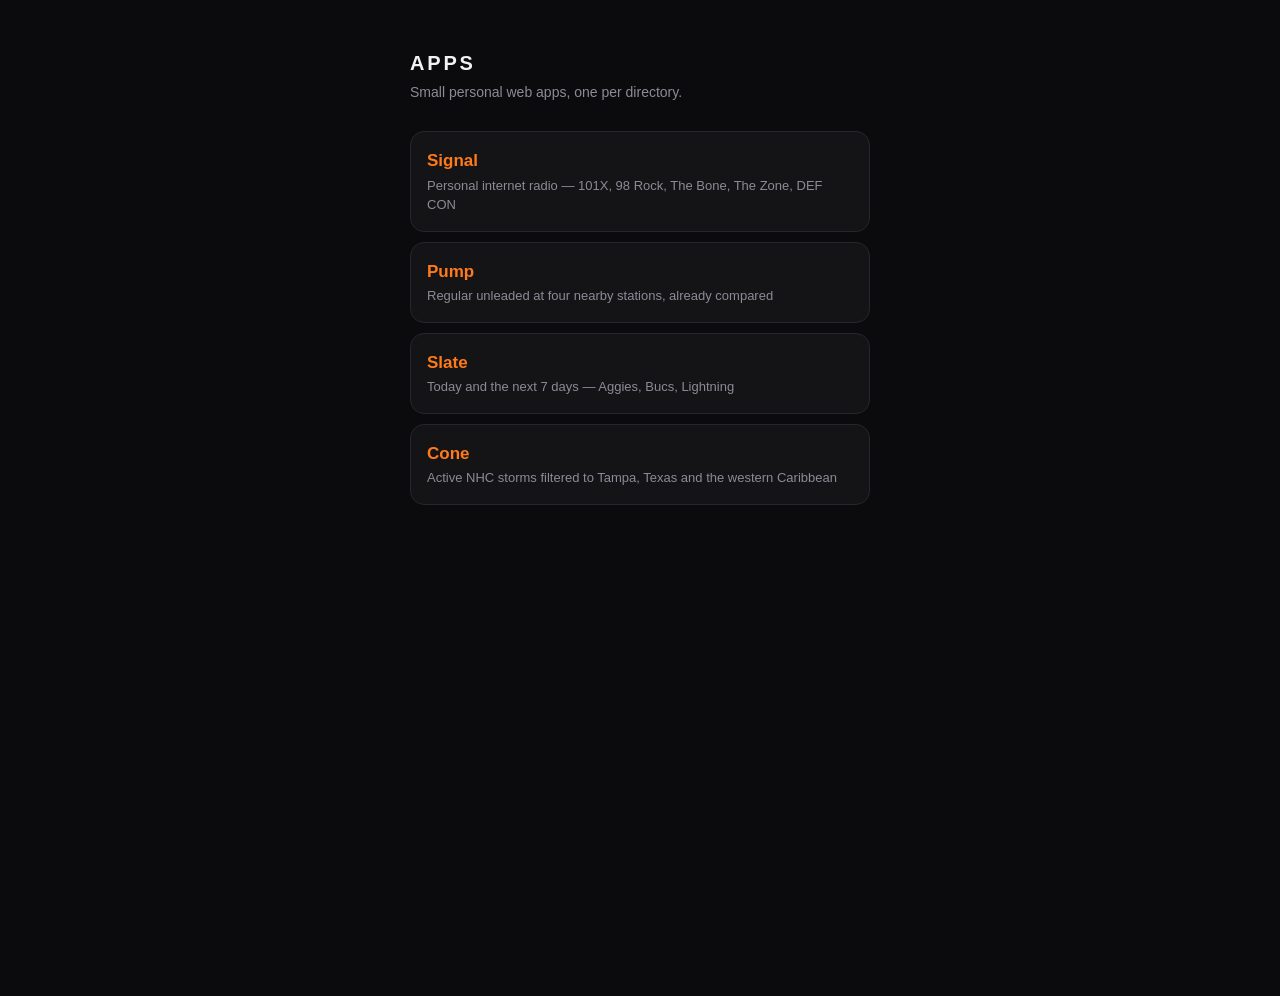
==== index.html @ adf16f00 "Signal: add 98 Rock (Bucs flagship), mark The Bone as the Bolts station The Bone is the wrong dial p" ====
<!DOCTYPE html>
<html lang="en">
<head>
  <meta charset="utf-8">
  <title>apps</title>
  <meta name="viewport" content="width=device-width, initial-scale=1, viewport-fit=cover">
  <meta name="theme-color" content="#0b0b0d">
  <style>
    :root { color-scheme: dark; }
    body {
      margin: 0;
      min-height: 100vh;
      background: #0b0b0d;
      color: #f2f2f4;
      font: 16px/1.5 -apple-system, BlinkMacSystemFont, "Segoe UI", Roboto, sans-serif;
      display: flex;
      justify-content: center;
      padding: calc(env(safe-area-inset-top) + 48px) 20px calc(env(safe-area-inset-bottom) + 48px);
    }
    main { width: 100%; max-width: 460px; }
    h1 {
      margin: 0 0 4px;
      font-size: 20px;
      letter-spacing: 0.14em;
      text-transform: uppercase;
    }
    p.lede { margin: 0 0 28px; color: #8b8b96; font-size: 14px; }
    ul { list-style: none; margin: 0; padding: 0; display: flex; flex-direction: column; gap: 10px; }
    a.app {
      display: block;
      padding: 16px;
      background: #141417;
      border: 1px solid #26262c;
      border-radius: 14px;
      text-decoration: none;
      color: inherit;
    }
    a.app:hover { border-color: #ff7a1a; }
    .name { font-size: 17px; font-weight: 600; color: #ff7a1a; }
    .sub { display: block; margin-top: 2px; font-size: 13px; color: #8b8b96; }
  </style>
</head>
<body>
  <main>
    <h1>apps</h1>
    <p class="lede">Small personal web apps, one per directory.</p>
    <ul>
      <li>
        <a class="app" href="./signal-radio/">
          <span class="name">Signal</span>
          <span class="sub">Personal internet radio — 101X, 98 Rock, The Bone, The Zone, DEF CON</span>
        </a>
      </li>
      <li>
        <a class="app" href="./gas-prices/">
          <span class="name">Pump</span>
          <span class="sub">Regular unleaded at four nearby stations, already compared</span>
        </a>
      </li>
      <li>
        <a class="app" href="./sports-schedule/">
          <span class="name">Slate</span>
          <span class="sub">Today and the next 7 days — Aggies, Bucs, Lightning</span>
        </a>
      </li>
      <li>
        <a class="app" href="./hurricane-tracker/">
          <span class="name">Cone</span>
          <span class="sub">Active NHC storms filtered to Tampa, Texas and the western Caribbean</span>
        </a>
      </li>
    </ul>
  </main>
</body>
</html>
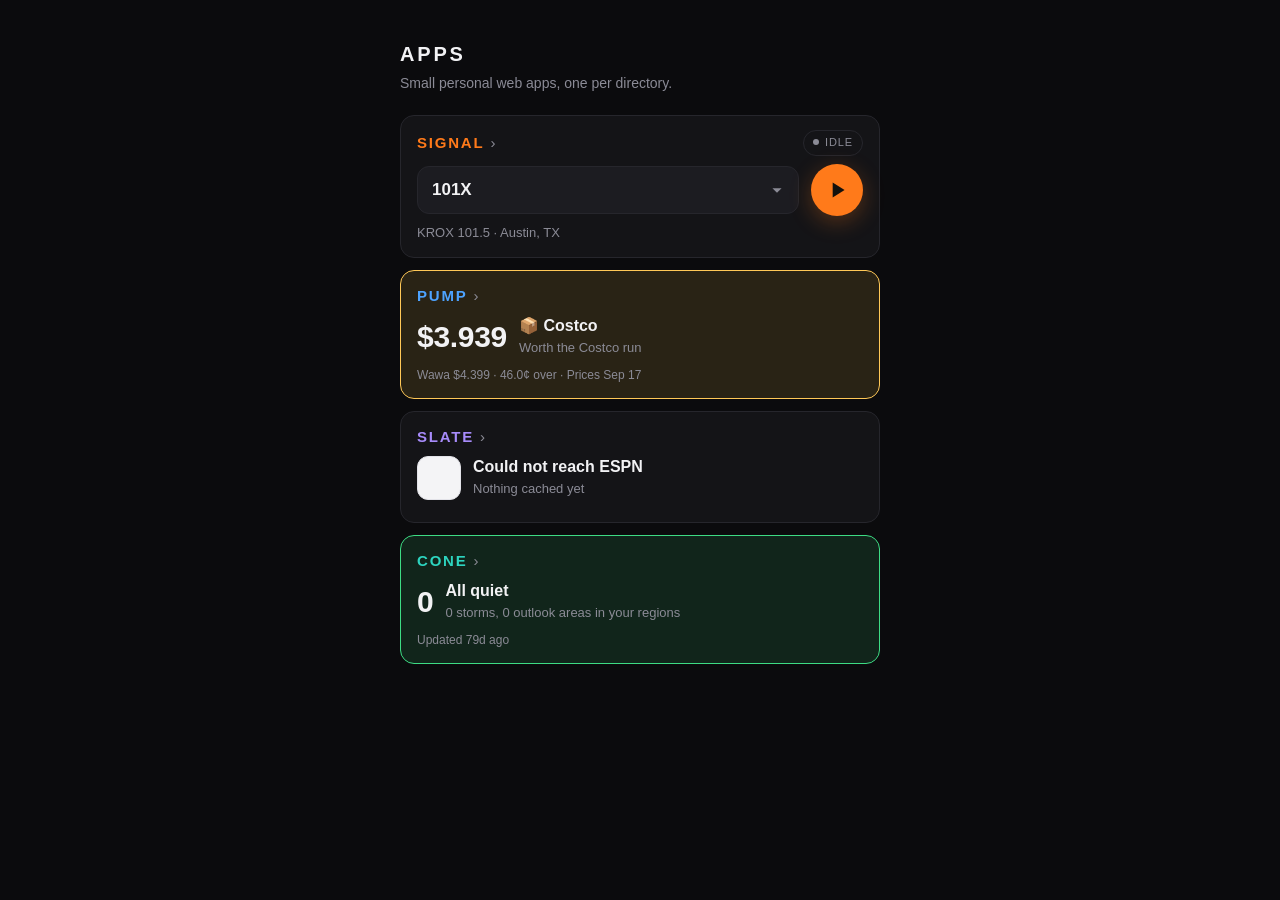
==== commit 8600d573: "Bubble each app's highlight up to the landing page The landing page now carries one live card per ap" ====
--- a/index.html
+++ b/index.html
@@ -6,38 +6,199 @@
   <meta name="viewport" content="width=device-width, initial-scale=1, viewport-fit=cover">
   <meta name="theme-color" content="#0b0b0d">
   <style>
-    :root { color-scheme: dark; }
+    :root {
+      color-scheme: dark;
+      --bg: #0b0b0d;
+      --surface: #141417;
+      --surface-hi: #1c1c21;
+      --line: #26262c;
+      --text: #f2f2f4;
+      --muted: #8b8b96;
+
+      /* One accent per app, lifted from each app's own stylesheet so the
+       * landing card is recognisably the same thing as the app it opens. */
+      --signal: #ff7a1a;
+      --pump: #4da3ff;
+      --slate: #a78bfa;
+      --cone: #2dd4bf;
+
+      /* The shared tone ladder the apps use for their own verdict banners. */
+      --ok: #3ddc84;    --ok-dim: rgba(61, 220, 132, 0.12);
+      --warn: #ffc857;  --warn-dim: rgba(255, 200, 87, 0.12);
+      --bad: #ff5c5c;   --bad-dim: rgba(255, 92, 92, 0.12);
+      --info: #4da3ff;  --info-dim: rgba(77, 163, 255, 0.12);
+
+      --radius: 14px;
+    }
+
+    * { box-sizing: border-box; }
+    .is-hidden { display: none !important; }
+
     body {
       margin: 0;
       min-height: 100vh;
-      background: #0b0b0d;
-      color: #f2f2f4;
-      font: 16px/1.5 -apple-system, BlinkMacSystemFont, "Segoe UI", Roboto, sans-serif;
+      background: var(--bg);
+      color: var(--text);
+      font: 16px/1.45 -apple-system, BlinkMacSystemFont, "Segoe UI", Roboto, sans-serif;
+      -webkit-font-smoothing: antialiased;
       display: flex;
       justify-content: center;
-      padding: calc(env(safe-area-inset-top) + 48px) 20px calc(env(safe-area-inset-bottom) + 48px);
-    }
-    main { width: 100%; max-width: 460px; }
+      padding: calc(env(safe-area-inset-top) + 40px) 16px calc(env(safe-area-inset-bottom) + 40px);
+    }
+    main { width: 100%; max-width: 480px; }
     h1 {
       margin: 0 0 4px;
       font-size: 20px;
       letter-spacing: 0.14em;
       text-transform: uppercase;
     }
-    p.lede { margin: 0 0 28px; color: #8b8b96; font-size: 14px; }
-    ul { list-style: none; margin: 0; padding: 0; display: flex; flex-direction: column; gap: 10px; }
-    a.app {
+    p.lede { margin: 0 0 22px; color: var(--muted); font-size: 14px; }
+    ul { list-style: none; margin: 0; padding: 0; display: flex; flex-direction: column; gap: 12px; }
+    button, select { font: inherit; color: inherit; }
+
+    /* -- card ------------------------------------------------------------ */
+
+    .app {
       display: block;
-      padding: 16px;
-      background: #141417;
-      border: 1px solid #26262c;
-      border-radius: 14px;
+      padding: 14px 16px 14px;
+      background: var(--surface);
+      border: 1px solid var(--line);
+      border-radius: var(--radius);
       text-decoration: none;
       color: inherit;
-    }
-    a.app:hover { border-color: #ff7a1a; }
-    .name { font-size: 17px; font-weight: 600; color: #ff7a1a; }
-    .sub { display: block; margin-top: 2px; font-size: 13px; color: #8b8b96; }
+      transition: border-color 160ms, background-color 160ms;
+    }
+    a.app:hover { border-color: var(--app); }
+
+    /* Tone tints the whole card, the same way the apps tint their banners:
+     * the colour is the verdict, readable before a single word is. */
+    .app[data-tone="good"] { border-color: var(--ok);   background: var(--ok-dim); }
+    .app[data-tone="warn"] { border-color: var(--warn); background: var(--warn-dim); }
+    .app[data-tone="bad"]  { border-color: var(--bad);  background: var(--bad-dim); }
+    .app[data-tone="info"] { border-color: var(--info); background: var(--info-dim); }
+
+    .app__row {
+      display: flex;
+      align-items: center;
+      justify-content: space-between;
+      gap: 10px;
+      margin-bottom: 8px;
+    }
+    .app__name {
+      font-size: 15px;
+      font-weight: 700;
+      letter-spacing: 0.12em;
+      text-transform: uppercase;
+      color: var(--app);
+      text-decoration: none;
+    }
+    .app__name::after { content: " ›"; color: var(--muted); font-weight: 400; }
+
+    /* Status pill, borrowed from the apps' top bars. */
+    .pill {
+      font-size: 11px;
+      letter-spacing: 0.08em;
+      text-transform: uppercase;
+      padding: 4px 9px;
+      border-radius: 999px;
+      border: 1px solid var(--line);
+      color: var(--muted);
+      white-space: nowrap;
+    }
+    .pill::before {
+      content: "";
+      display: inline-block;
+      width: 6px; height: 6px;
+      margin-right: 6px;
+      border-radius: 50%;
+      background: currentColor;
+      vertical-align: 1px;
+    }
+    .pill--loading { color: var(--warn); border-color: rgba(255, 200, 87, 0.35); }
+    .pill--live    { color: var(--ok);   border-color: rgba(61, 220, 132, 0.35); }
+    .pill--paused  { color: var(--signal); border-color: rgba(255, 122, 26, 0.35); }
+    .pill--error   { color: var(--bad);  border-color: rgba(255, 92, 92, 0.4); }
+    .pill--live::before { animation: blink 1.1s ease-in-out infinite; }
+    @keyframes blink { 50% { opacity: 0.25; } }
+
+    /* The highlight: one big thing, one line under it, one line of fine print. */
+    .hl { display: flex; align-items: center; gap: 12px; min-height: 44px; }
+    .hl__big {
+      font-size: 30px;
+      font-weight: 700;
+      line-height: 1;
+      letter-spacing: -0.01em;
+      font-variant-numeric: tabular-nums;
+      flex: none;
+    }
+    .hl__text { min-width: 0; flex: 1; }
+    .hl__head { margin: 0; font-size: 16px; font-weight: 600; line-height: 1.3; }
+    .hl__sub {
+      margin: 2px 0 0;
+      font-size: 13px;
+      color: var(--muted);
+      overflow: hidden;
+      text-overflow: ellipsis;
+      white-space: nowrap;
+    }
+    .meta { margin: 8px 0 0; font-size: 12px; color: var(--muted); }
+
+    /* -- Slate: the team's own logo on a light chip, as in the app ------- */
+
+    .crest {
+      flex: none;
+      width: 44px; height: 44px;
+      border-radius: 11px;
+      background: #f4f4f6;
+      border: 1px solid #e2e2e8;
+      display: grid;
+      place-items: center;
+      overflow: hidden;
+      color: #2a2a30;
+      font-size: 13px;
+      font-weight: 700;
+    }
+    .crest img { width: 34px; height: 34px; object-fit: contain; display: block; }
+    .crest--text img { display: none; }
+    #slate.is-live { border-color: var(--ok); }
+    .live-text { color: var(--ok); }
+
+    /* -- Signal: the player is the card ----------------------------------- */
+
+    .player { display: flex; align-items: center; gap: 12px; }
+    .player__select {
+      flex: 1;
+      min-width: 0;
+      height: 48px;
+      padding: 0 40px 0 14px;
+      border: 1px solid var(--line);
+      border-radius: 12px;
+      background: var(--surface-hi)
+        url("data:image/svg+xml,%3Csvg xmlns='http://www.w3.org/2000/svg' viewBox='0 0 24 24'%3E%3Cpath fill='%238b8b96' d='M7 10l5 5 5-5z'/%3E%3C/svg%3E")
+        no-repeat right 10px center / 22px;
+      font-size: 17px;
+      font-weight: 600;
+      -webkit-appearance: none;
+      appearance: none;
+    }
+    .player__select:focus { outline: none; border-color: var(--signal); }
+    .play {
+      flex: none;
+      width: 52px; height: 52px;
+      border: 0;
+      border-radius: 50%;
+      background: var(--signal);
+      color: #14100c;
+      box-shadow: 0 6px 22px rgba(255, 122, 26, 0.28);
+      display: inline-flex;
+      align-items: center;
+      justify-content: center;
+      cursor: pointer;
+      -webkit-tap-highlight-color: transparent;
+    }
+    .play:active { transform: scale(0.94); }
+    .play svg { width: 26px; height: 26px; fill: currentColor; }
+    .player__sub { margin: 8px 0 0; font-size: 13px; color: var(--muted); }
   </style>
 </head>
 <body>
@@ -45,31 +206,74 @@
     <h1>apps</h1>
     <p class="lede">Small personal web apps, one per directory.</p>
     <ul>
+
+      <!-- Signal: a working player. The card is a <li>, not an <a>, because a
+           <select> and a <button> cannot live inside a link. -->
+      <li class="app" id="signal" style="--app: var(--signal)" data-tone="none">
+        <div class="app__row">
+          <a class="app__name" href="./signal-radio/">Signal</a>
+          <span id="signal-status" class="pill" role="status" aria-live="polite">idle</span>
+        </div>
+        <div class="player">
+          <select id="signal-station" class="player__select" aria-label="Station"></select>
+          <button id="signal-play" class="play" type="button" aria-label="Play">
+            <svg id="signal-icon-play" viewBox="0 0 24 24" aria-hidden="true"><path d="M8 5v14l11-7L8 5z"/></svg>
+            <svg id="signal-icon-pause" viewBox="0 0 24 24" aria-hidden="true" class="is-hidden"><path d="M7 5h3.5v14H7V5zm6.5 0H17v14h-3.5V5z"/></svg>
+          </button>
+        </div>
+        <p id="signal-sub" class="player__sub">Pick a station</p>
+      </li>
+
       <li>
-        <a class="app" href="./signal-radio/">
-          <span class="name">Signal</span>
-          <span class="sub">Personal internet radio — 101X, 98 Rock, The Bone, The Zone, DEF CON</span>
+        <a class="app" id="pump" href="./gas-prices/" style="--app: var(--pump)" data-tone="none">
+          <div class="app__row"><span class="app__name">Pump</span></div>
+          <div class="hl">
+            <span id="pump-price" class="hl__big">—</span>
+            <div class="hl__text">
+              <p id="pump-head" class="hl__head">Loading prices…</p>
+              <p id="pump-sub" class="hl__sub">Regular unleaded, four stations</p>
+            </div>
+          </div>
+          <p id="pump-meta" class="meta"></p>
         </a>
       </li>
+
       <li>
-        <a class="app" href="./gas-prices/">
-          <span class="name">Pump</span>
-          <span class="sub">Regular unleaded at four nearby stations, already compared</span>
+        <a class="app" id="slate" href="./sports-schedule/" style="--app: var(--slate)">
+          <div class="app__row"><span class="app__name">Slate</span></div>
+          <div class="hl">
+            <span id="slate-crest" class="crest crest--text"><img alt="" decoding="async"></span>
+            <div class="hl__text">
+              <p id="slate-head" class="hl__head">Loading schedule…</p>
+              <p id="slate-sub" class="hl__sub">Aggies, Bucs, Lightning</p>
+            </div>
+          </div>
+          <p id="slate-meta" class="meta"></p>
         </a>
       </li>
+
       <li>
-        <a class="app" href="./sports-schedule/">
-          <span class="name">Slate</span>
-          <span class="sub">Today and the next 7 days — Aggies, Bucs, Lightning</span>
+        <a class="app" id="cone" href="./hurricane-tracker/" style="--app: var(--cone)" data-tone="none">
+          <div class="app__row"><span class="app__name">Cone</span></div>
+          <div class="hl">
+            <span id="cone-count" class="hl__big">—</span>
+            <div class="hl__text">
+              <p id="cone-head" class="hl__head">Loading storms…</p>
+              <p id="cone-sub" class="hl__sub">Tampa, Texas and the western Caribbean</p>
+            </div>
+          </div>
+          <p id="cone-meta" class="meta"></p>
         </a>
       </li>
-      <li>
-        <a class="app" href="./hurricane-tracker/">
-          <span class="name">Cone</span>
-          <span class="sub">Active NHC storms filtered to Tampa, Texas and the western Caribbean</span>
-        </a>
-      </li>
+
     </ul>
   </main>
+
+  <!-- The one audio element for the Signal card; its src is swapped per station. -->
+  <audio id="signal-audio" preload="none" playsinline crossorigin="anonymous"></audio>
+
+  <!-- Classic script: defines the STATIONS global that landing.js reads. -->
+  <script src="./signal-radio/js/adapters.js"></script>
+  <script type="module" src="./landing.js"></script>
 </body>
 </html>
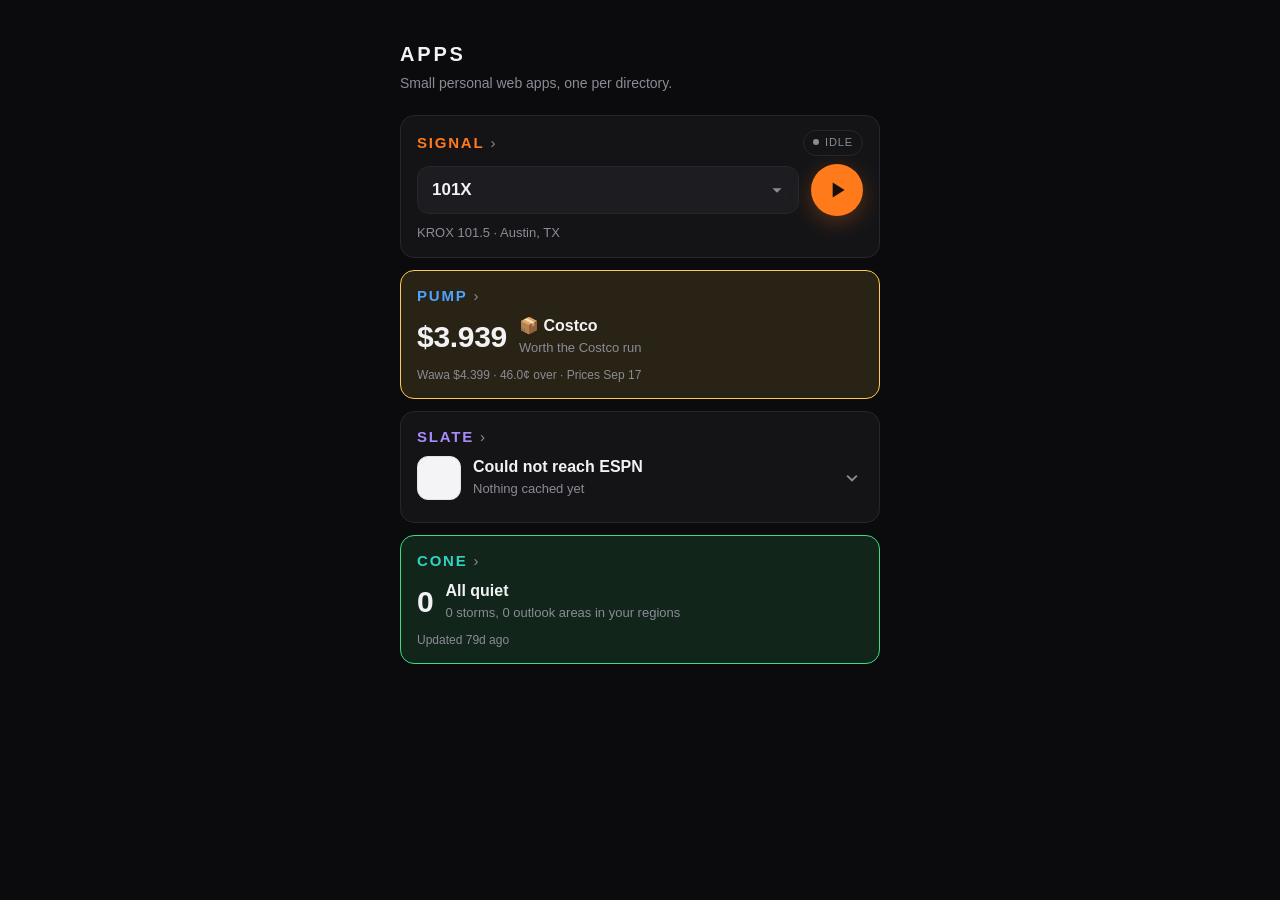
==== commit ab590dd2: "Make the Slate card collapsible with the rest of the week Tapping the highlight row drops the remain" ====
--- a/index.html
+++ b/index.html
@@ -163,6 +163,57 @@
     #slate.is-live { border-color: var(--ok); }
     .live-text { color: var(--ok); }
 
+    /* The highlight row doubles as the disclosure button for the week. */
+    .hl--button {
+      width: 100%;
+      padding: 0;
+      border: 0;
+      background: none;
+      text-align: left;
+      cursor: pointer;
+      -webkit-tap-highlight-color: transparent;
+    }
+    .hl--button .hl__text { display: block; }
+    .hl--button .hl__head, .hl--button .hl__sub { display: block; }
+    .chev {
+      flex: none;
+      width: 22px; height: 22px;
+      color: var(--muted);
+      transition: transform 160ms;
+    }
+    .hl--button[aria-expanded="true"] .chev { transform: rotate(180deg); }
+
+    .week {
+      list-style: none;
+      margin: 12px 0 0;
+      padding: 8px 0 0;
+      border-top: 1px solid var(--line);
+      display: flex;
+      flex-direction: column;
+      gap: 2px;
+    }
+    .week__day {
+      margin: 8px 0 2px;
+      font-size: 11px;
+      letter-spacing: 0.12em;
+      text-transform: uppercase;
+      color: var(--muted);
+    }
+    .week__day:first-child { margin-top: 2px; }
+    .week__game {
+      display: flex;
+      align-items: center;
+      gap: 10px;
+      padding: 7px 0 7px 10px;
+      border-left: 3px solid var(--team, var(--line));
+      font-size: 14px;
+    }
+    .week__game.is-live { border-left-color: var(--ok); }
+    .week__match { flex: 1; min-width: 0; overflow: hidden; text-overflow: ellipsis; white-space: nowrap; }
+    .week__when { flex: none; color: var(--muted); font-variant-numeric: tabular-nums; }
+    .week__game.is-live .week__when { color: var(--ok); }
+    .week__empty { padding: 6px 0; font-size: 13px; color: var(--muted); }
+
     /* -- Signal: the player is the card ----------------------------------- */
 
     .player { display: flex; align-items: center; gap: 12px; }
@@ -238,18 +289,22 @@
         </a>
       </li>
 
-      <li>
-        <a class="app" id="slate" href="./sports-schedule/" style="--app: var(--slate)">
-          <div class="app__row"><span class="app__name">Slate</span></div>
-          <div class="hl">
-            <span id="slate-crest" class="crest crest--text"><img alt="" decoding="async"></span>
-            <div class="hl__text">
-              <p id="slate-head" class="hl__head">Loading schedule…</p>
-              <p id="slate-sub" class="hl__sub">Aggies, Bucs, Lightning</p>
-            </div>
-          </div>
-          <p id="slate-meta" class="meta"></p>
-        </a>
+      <!-- Slate: collapsible. The highlight row is a button that drops the
+           rest of the week down under it; the name is the link to the app. -->
+      <li class="app" id="slate" style="--app: var(--slate)">
+        <div class="app__row">
+          <a class="app__name" href="./sports-schedule/">Slate</a>
+        </div>
+        <button id="slate-toggle" class="hl hl--button" type="button" aria-expanded="false" aria-controls="slate-week">
+          <span id="slate-crest" class="crest crest--text"><img alt="" decoding="async"></span>
+          <span class="hl__text">
+            <span id="slate-head" class="hl__head">Loading schedule…</span>
+            <span id="slate-sub" class="hl__sub">Aggies, Bucs, Lightning</span>
+          </span>
+          <svg class="chev" viewBox="0 0 24 24" aria-hidden="true"><path fill="currentColor" d="M7.4 8.6 12 13.2l4.6-4.6L18 10l-6 6-6-6z"/></svg>
+        </button>
+        <ol id="slate-week" class="week is-hidden"></ol>
+        <p id="slate-meta" class="meta"></p>
       </li>
 
       <li>
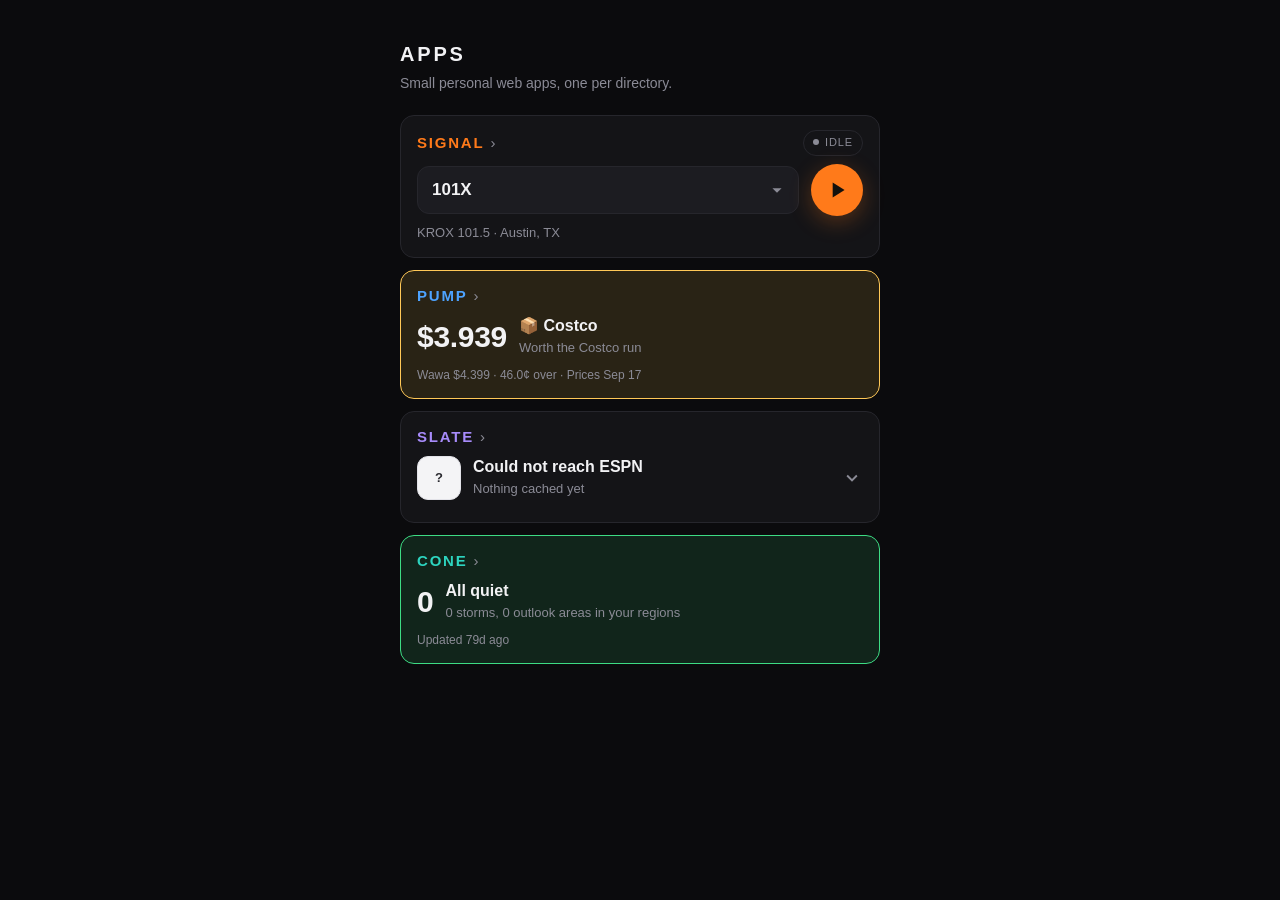
==== commit 1a36f68c: "Fix the Slate chevron and fill the card when ESPN is unreachable The disclosure arrow's path was mal" ====
--- a/index.html
+++ b/index.html
@@ -301,7 +301,7 @@
             <span id="slate-head" class="hl__head">Loading schedule…</span>
             <span id="slate-sub" class="hl__sub">Aggies, Bucs, Lightning</span>
           </span>
-          <svg class="chev" viewBox="0 0 24 24" aria-hidden="true"><path fill="currentColor" d="M7.4 8.6 12 13.2l4.6-4.6L18 10l-6 6-6-6z"/></svg>
+          <svg class="chev" viewBox="0 0 24 24" aria-hidden="true"><path fill="currentColor" d="M16.59 8.59 12 13.17 7.41 8.59 6 10l6 6 6-6z"/></svg>
         </button>
         <ol id="slate-week" class="week is-hidden"></ol>
         <p id="slate-meta" class="meta"></p>
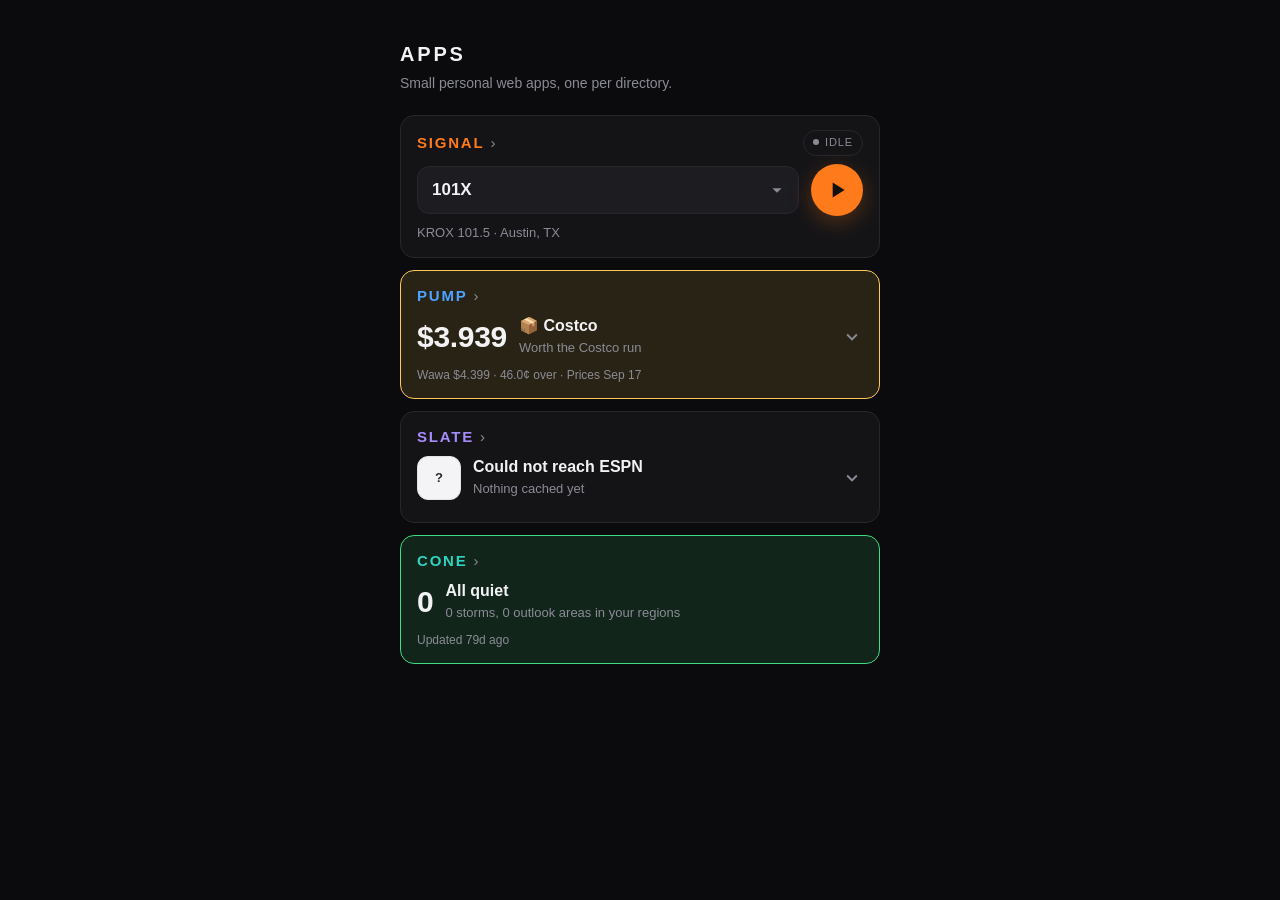
==== commit 69c37a94: "Pump dropdown with all four stations; run the price fetch every 2 hours The Pump card is now collaps" ====
--- a/index.html
+++ b/index.html
@@ -183,7 +183,9 @@
     }
     .hl--button[aria-expanded="true"] .chev { transform: rotate(180deg); }
 
-    .week {
+    /* The dropped-down list under a highlight: Slate's week, Pump's stations.
+     * Each row's left edge carries its colour — a team, or a price tone. */
+    .drop {
       list-style: none;
       margin: 12px 0 0;
       padding: 8px 0 0;
@@ -192,27 +194,33 @@
       flex-direction: column;
       gap: 2px;
     }
-    .week__day {
+    .drop__label {
       margin: 8px 0 2px;
       font-size: 11px;
       letter-spacing: 0.12em;
       text-transform: uppercase;
       color: var(--muted);
     }
-    .week__day:first-child { margin-top: 2px; }
-    .week__game {
+    .drop__label:first-child { margin-top: 2px; }
+    .drop__row {
       display: flex;
       align-items: center;
       gap: 10px;
       padding: 7px 0 7px 10px;
-      border-left: 3px solid var(--team, var(--line));
+      border-left: 3px solid var(--edge, var(--line));
       font-size: 14px;
     }
-    .week__game.is-live { border-left-color: var(--ok); }
-    .week__match { flex: 1; min-width: 0; overflow: hidden; text-overflow: ellipsis; white-space: nowrap; }
-    .week__when { flex: none; color: var(--muted); font-variant-numeric: tabular-nums; }
-    .week__game.is-live .week__when { color: var(--ok); }
-    .week__empty { padding: 6px 0; font-size: 13px; color: var(--muted); }
+    .drop__row.is-live { --edge: var(--ok); }
+    .drop__row[data-tone="good"]      { --edge: var(--ok); }
+    .drop__row[data-tone="bad"]       { --edge: var(--bad); }
+    .drop__row[data-tone="benchmark"] { --edge: var(--pump); }
+    .drop__main { flex: 1; min-width: 0; overflow: hidden; text-overflow: ellipsis; white-space: nowrap; }
+    .drop__tag { margin-left: 6px; font-size: 11px; color: var(--muted); }
+    .drop__aside { flex: none; text-align: right; color: var(--muted); font-variant-numeric: tabular-nums; line-height: 1.2; }
+    .drop__aside b { display: block; color: var(--text); font-weight: 600; }
+    .drop__aside small { font-size: 12px; }
+    .drop__row.is-live .drop__aside { color: var(--ok); }
+    .drop__empty { padding: 6px 0; font-size: 13px; color: var(--muted); }
 
     /* -- Signal: the player is the card ----------------------------------- */
 
@@ -275,18 +283,22 @@
         <p id="signal-sub" class="player__sub">Pick a station</p>
       </li>
 
-      <li>
-        <a class="app" id="pump" href="./gas-prices/" style="--app: var(--pump)" data-tone="none">
-          <div class="app__row"><span class="app__name">Pump</span></div>
-          <div class="hl">
-            <span id="pump-price" class="hl__big">—</span>
-            <div class="hl__text">
-              <p id="pump-head" class="hl__head">Loading prices…</p>
-              <p id="pump-sub" class="hl__sub">Regular unleaded, four stations</p>
-            </div>
-          </div>
-          <p id="pump-meta" class="meta"></p>
-        </a>
+      <!-- Pump: collapsible. Tapping the highlight drops all four stations,
+           cheapest first, down under it. -->
+      <li class="app" id="pump" style="--app: var(--pump)" data-tone="none">
+        <div class="app__row">
+          <a class="app__name" href="./gas-prices/">Pump</a>
+        </div>
+        <button id="pump-toggle" class="hl hl--button" type="button" aria-expanded="false" aria-controls="pump-list">
+          <span id="pump-price" class="hl__big">—</span>
+          <span class="hl__text">
+            <span id="pump-head" class="hl__head">Loading prices…</span>
+            <span id="pump-sub" class="hl__sub">Regular unleaded, four stations</span>
+          </span>
+          <svg class="chev" viewBox="0 0 24 24" aria-hidden="true"><path fill="currentColor" d="M16.59 8.59 12 13.17 7.41 8.59 6 10l6 6 6-6z"/></svg>
+        </button>
+        <ol id="pump-list" class="drop is-hidden"></ol>
+        <p id="pump-meta" class="meta"></p>
       </li>
 
       <!-- Slate: collapsible. The highlight row is a button that drops the
@@ -303,7 +315,7 @@
           </span>
           <svg class="chev" viewBox="0 0 24 24" aria-hidden="true"><path fill="currentColor" d="M16.59 8.59 12 13.17 7.41 8.59 6 10l6 6 6-6z"/></svg>
         </button>
-        <ol id="slate-week" class="week is-hidden"></ol>
+        <ol id="slate-week" class="drop is-hidden"></ol>
         <p id="slate-meta" class="meta"></p>
       </li>
 
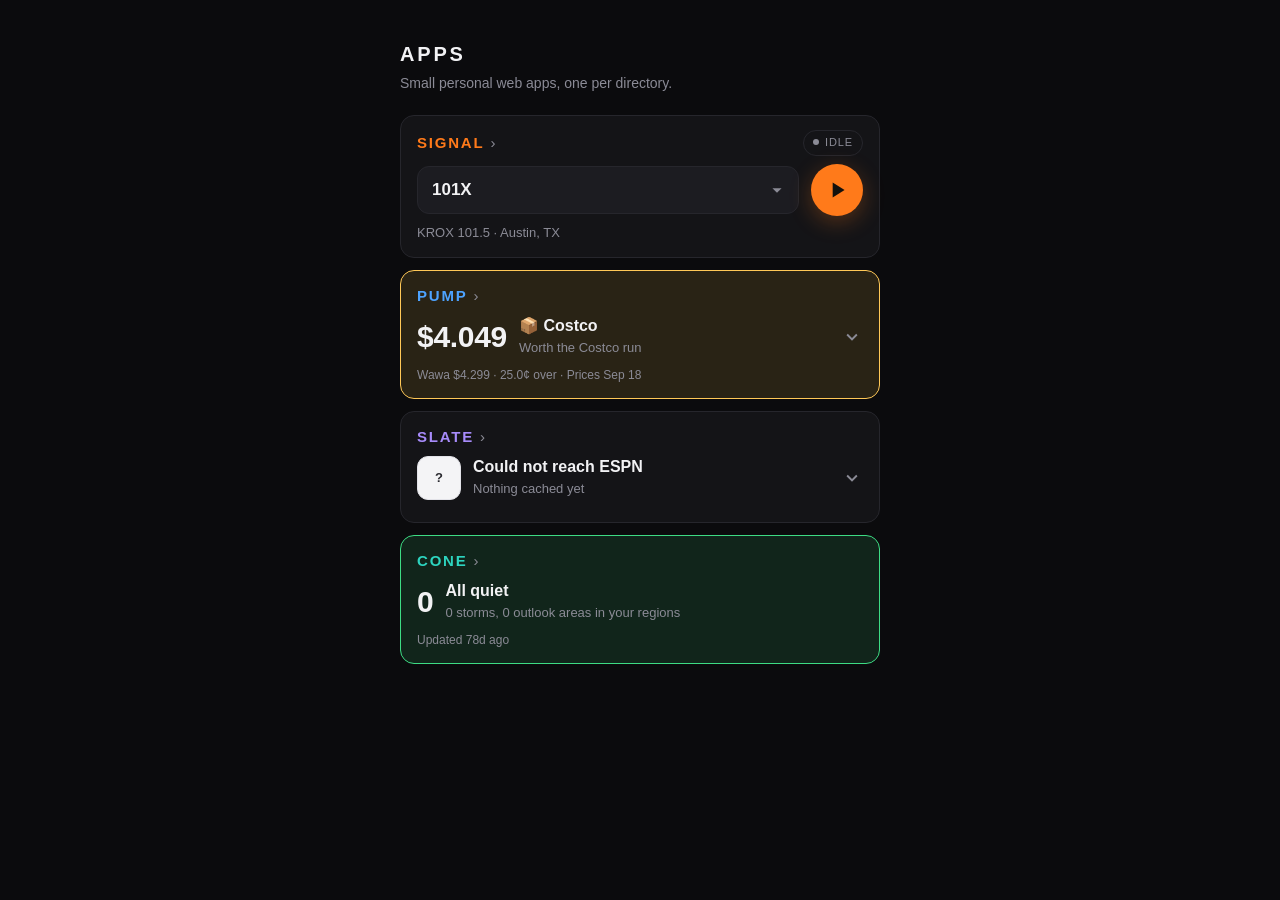
==== commit ed23332b: "Give the landing page its own icon The root page linked no icon at all, so Safari fell back to a let" ====
--- a/index.html
+++ b/index.html
@@ -4,7 +4,17 @@
   <meta charset="utf-8">
   <title>apps</title>
   <meta name="viewport" content="width=device-width, initial-scale=1, viewport-fit=cover">
+  <meta name="description" content="Small personal web apps, one per directory.">
   <meta name="theme-color" content="#0b0b0d">
+
+  <!-- iOS home screen. Without an apple-touch-icon Safari saves a letter
+       tile from the title instead, which is just an "a". -->
+  <meta name="apple-mobile-web-app-title" content="apps">
+  <link rel="apple-touch-icon" href="./icons/icon-180.png">
+
+  <!-- Relative, like every other path here, so it works from the Pages subpath. -->
+  <link rel="manifest" href="./manifest.json">
+  <link rel="icon" href="./icons/icon-192.png">
   <style>
     :root {
       color-scheme: dark;
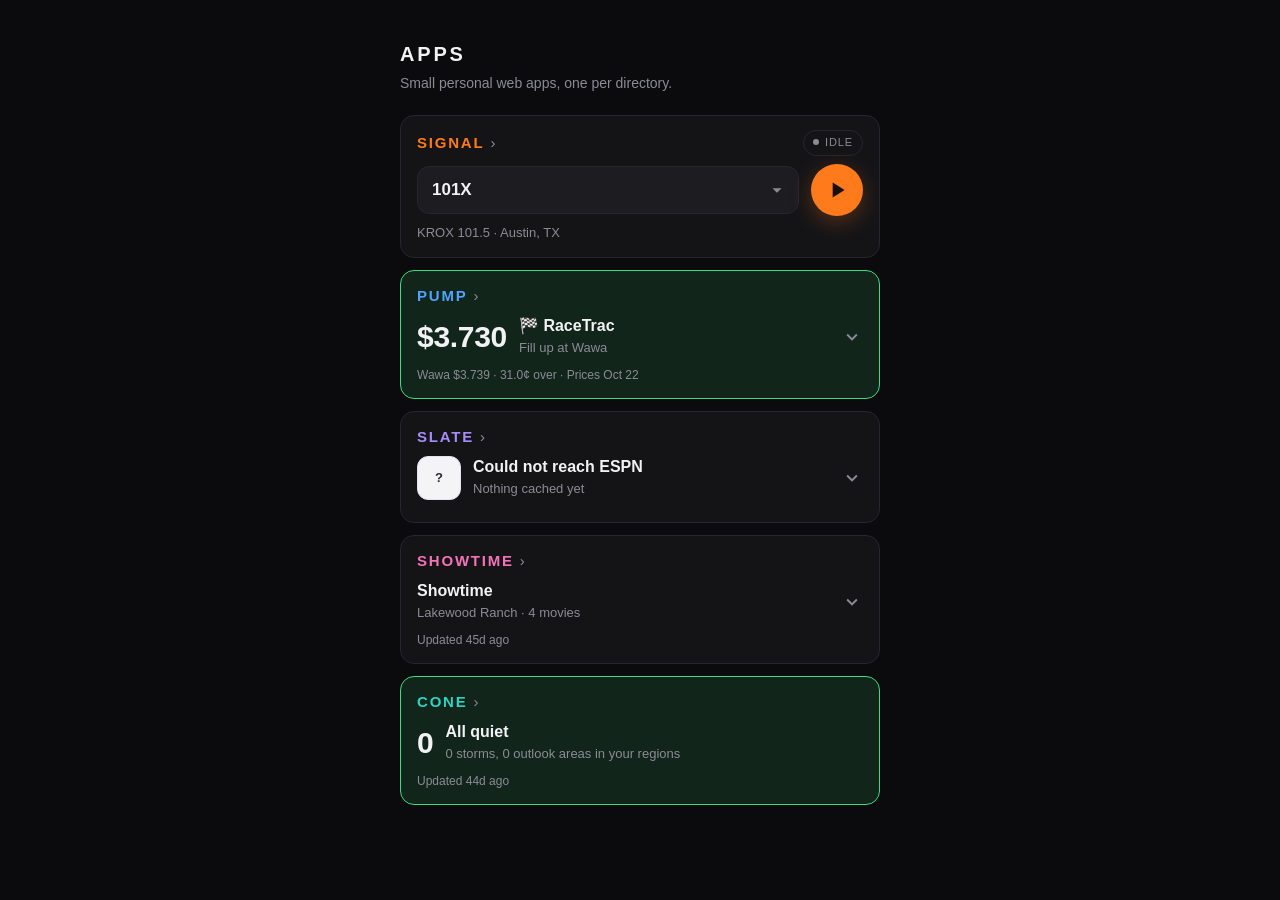
==== commit 8ab03acb: "Add Showtime: Lakewood Ranch movies card and page (#21) Co-Authored-By: Claude Sonnet 5.5 <noreply@a" ====
--- a/index.html
+++ b/index.html
@@ -31,6 +31,7 @@
       --pump: #4da3ff;
       --slate: #a78bfa;
       --cone: #2dd4bf;
+      --showtime: #f472b6;
 
       /* The shared tone ladder the apps use for their own verdict banners. */
       --ok: #3ddc84;    --ok-dim: rgba(61, 220, 132, 0.12);
@@ -230,6 +231,8 @@
     .drop__aside b { display: block; color: var(--text); font-weight: 600; }
     .drop__aside small { font-size: 12px; }
     .drop__row.is-live .drop__aside { color: var(--ok); }
+    .drop__link { color: inherit; text-decoration: none; }
+    .drop__link:hover { text-decoration: underline; }
     .drop__empty { padding: 6px 0; font-size: 13px; color: var(--muted); }
 
     /* -- Signal: the player is the card ----------------------------------- */
@@ -329,6 +332,24 @@
         <p id="slate-meta" class="meta"></p>
       </li>
 
+      <!-- Showtime: collapsible. Just the label; tapping drops every film at
+           Lakewood Ranch, each linking to its filmsociety.org page. No title
+           is bubbled up. -->
+      <li class="app" id="showtime" style="--app: var(--showtime)" data-tone="none">
+        <div class="app__row">
+          <a class="app__name" href="./showtime/">Showtime</a>
+        </div>
+        <button id="showtime-toggle" class="hl hl--button" type="button" aria-expanded="false" aria-controls="showtime-list">
+          <span class="hl__text">
+            <span id="showtime-head" class="hl__head">Showtime</span>
+            <span id="showtime-sub" class="hl__sub">Loading movies…</span>
+          </span>
+          <svg class="chev" viewBox="0 0 24 24" aria-hidden="true"><path fill="currentColor" d="M16.59 8.59 12 13.17 7.41 8.59 6 10l6 6 6-6z"/></svg>
+        </button>
+        <ol id="showtime-list" class="drop is-hidden"></ol>
+        <p id="showtime-meta" class="meta"></p>
+      </li>
+
       <li>
         <a class="app" id="cone" href="./hurricane-tracker/" style="--app: var(--cone)" data-tone="none">
           <div class="app__row"><span class="app__name">Cone</span></div>
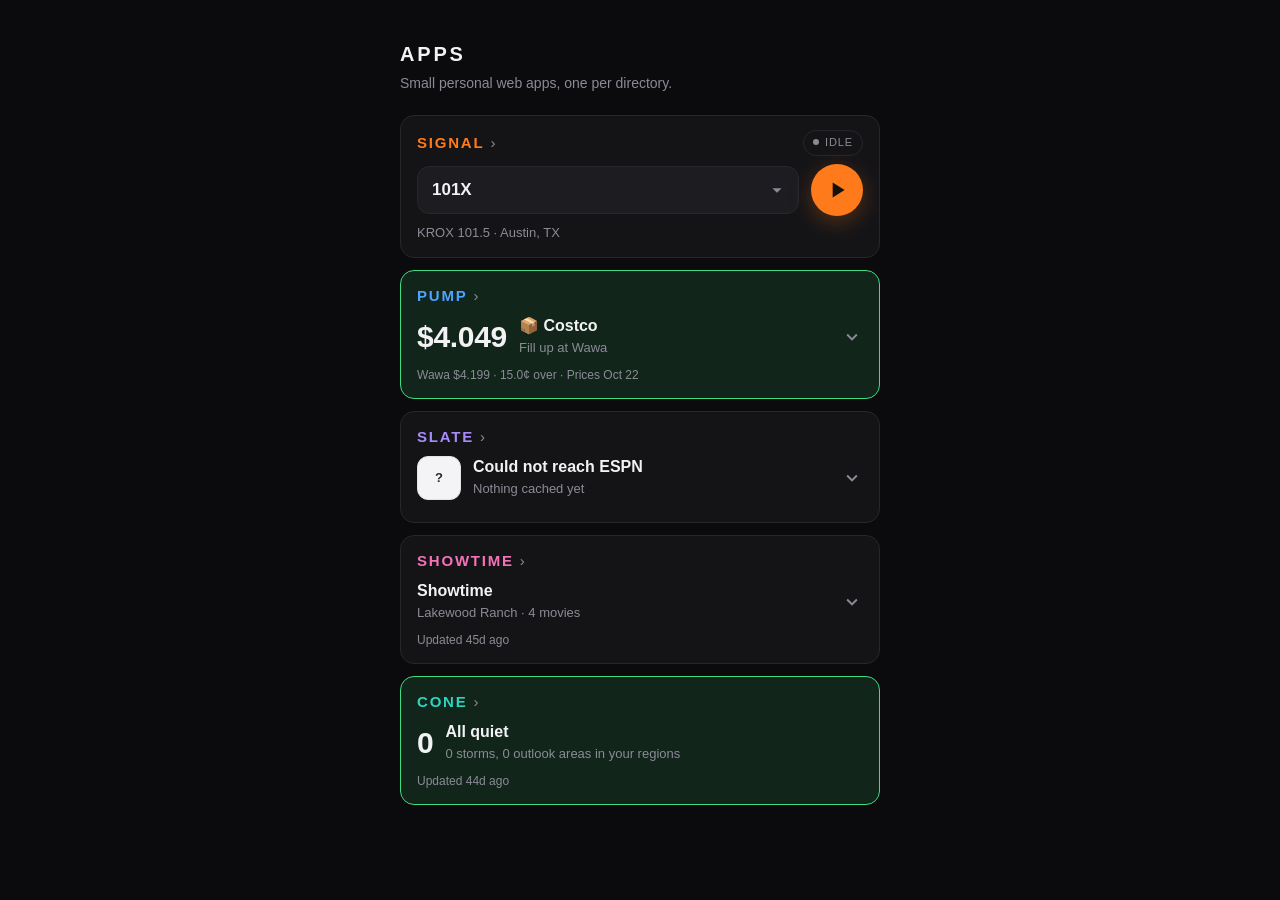
==== commit 6df867e8: "Showtime: card only, drop the page Co-Authored-By: Claude Sonnet 5.5 <noreply@anthropic.com> Claude-" ====
--- a/index.html
+++ b/index.html
@@ -333,11 +333,12 @@
       </li>
 
       <!-- Showtime: collapsible. Just the label; tapping drops every film at
-           Lakewood Ranch, each linking to its filmsociety.org page. No title
+           Lakewood Ranch, each linking to its filmsociety.org page; the label links to the site's
+           Now Playing list. No title
            is bubbled up. -->
       <li class="app" id="showtime" style="--app: var(--showtime)" data-tone="none">
         <div class="app__row">
-          <a class="app__name" href="./showtime/">Showtime</a>
+          <a class="app__name" href="https://filmsociety.org/movies/">Showtime</a>
         </div>
         <button id="showtime-toggle" class="hl hl--button" type="button" aria-expanded="false" aria-controls="showtime-list">
           <span class="hl__text">
